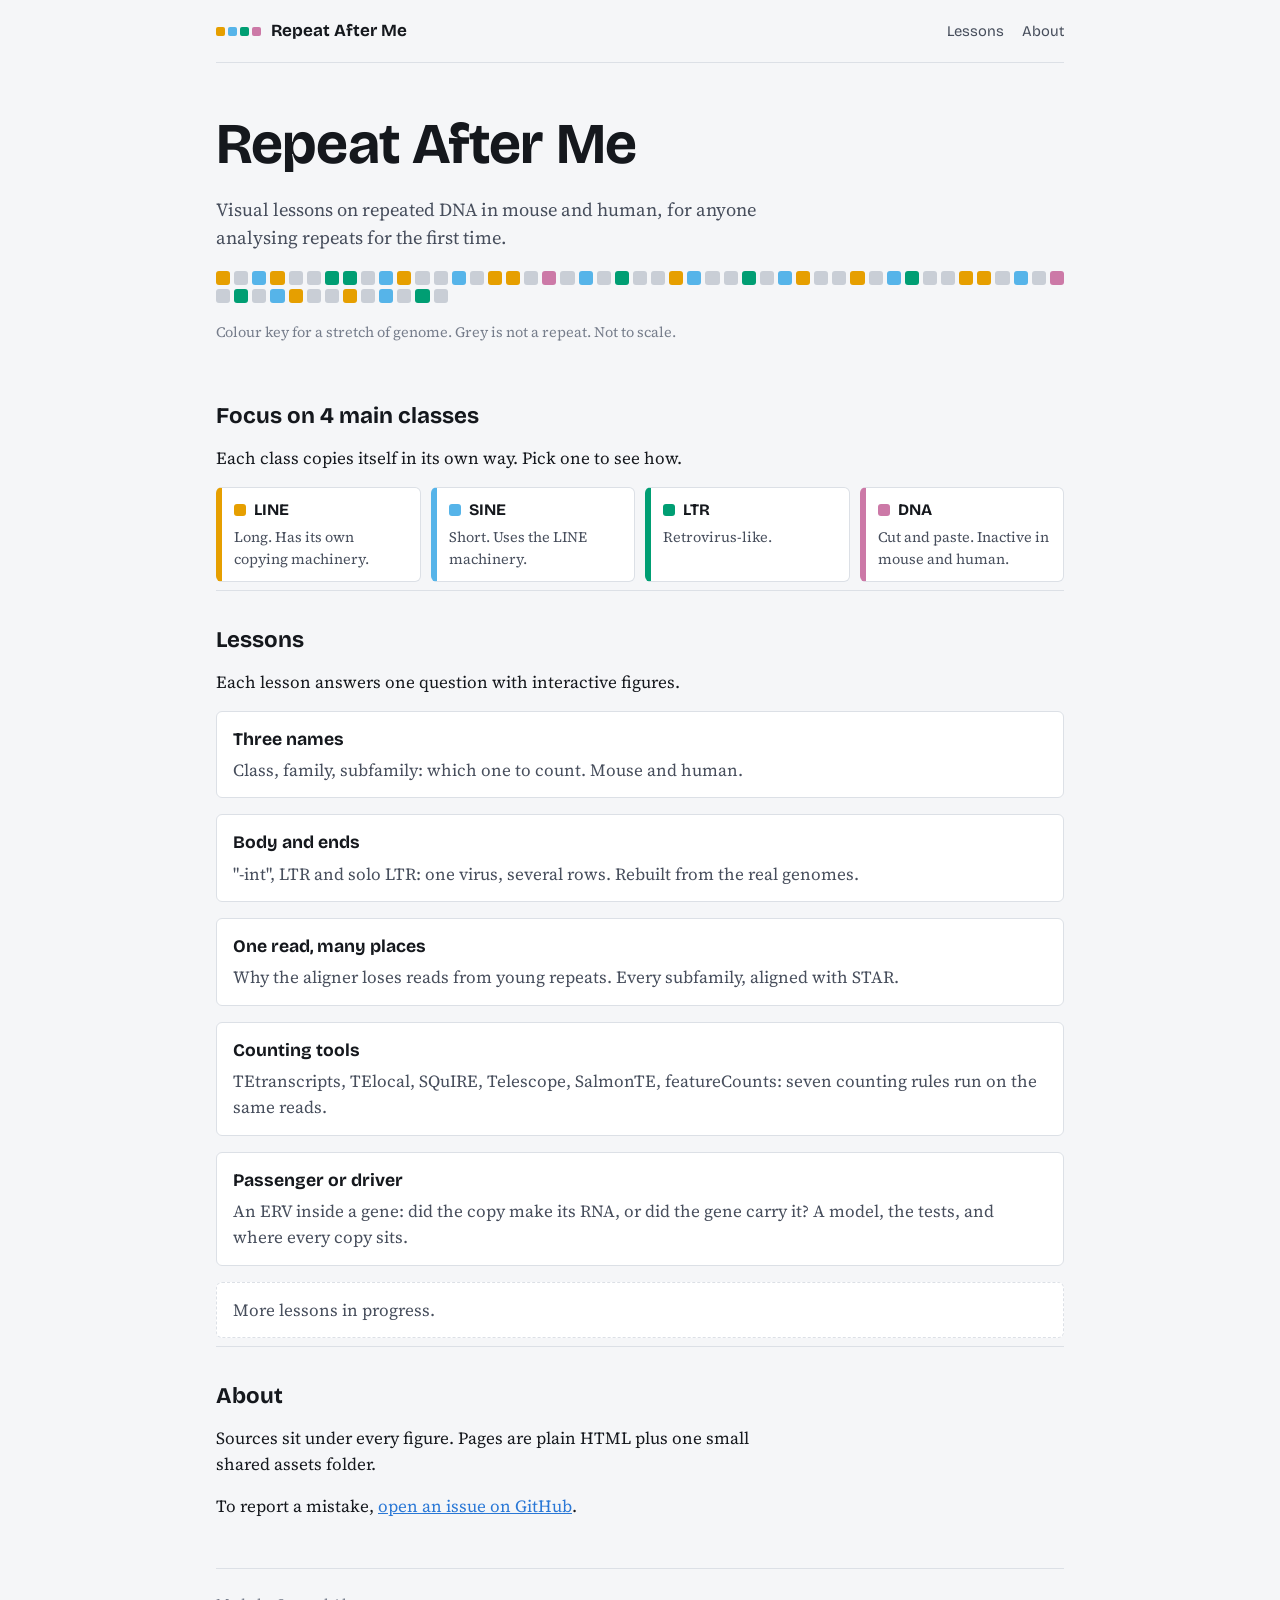
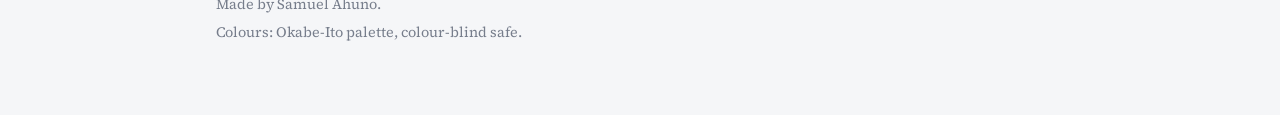
==== index.html @ 4d1bcf40 "Add lesson: Passenger or driver (question 12) An ERV copy inside a gene gets reads when the gene's p" ====
<!doctype html>
<html lang="en">
<head>
<meta charset="utf-8">
<meta name="viewport" content="width=device-width, initial-scale=1, viewport-fit=cover">
<title>Repeat After Me</title>
<meta name="description" content="Visual lessons on repeated DNA in mouse and human, for people analysing repeats for the first time.">
<link rel="preconnect" href="https://fonts.googleapis.com">
<link rel="preconnect" href="https://fonts.gstatic.com" crossorigin>
<link rel="stylesheet" href="https://fonts.googleapis.com/css2?family=Bricolage+Grotesque:opsz,wght@12..96,500;12..96,700&family=Source+Serif+4:ital,opsz,wght@0,8..60,400;0,8..60,600;1,8..60,400&family=JetBrains+Mono:wght@400;600&display=swap">
<link rel="stylesheet" href="assets/site.css?v=513387c1">
<link rel="stylesheet" href="assets/classes.css?v=57329d64">
<script src="assets/classes.js?v=fcc7a703" defer></script>
<style>
/* Landing page only */
header.hero { padding: 48px 0 24px; display: flex; flex-direction: column; gap: 18px; }
.strip { display: grid; grid-template-columns: repeat(auto-fill, minmax(14px, 1fr)); gap: 4px; }
.strip i { display: block; aspect-ratio: 1; border-radius: 3px; background: var(--notrepeat); }
.strip i.LINE { background: var(--LINE); } .strip i.SINE { background: var(--SINE); } .strip i.LTR { background: var(--LTR); } .strip i.DNA { background: var(--DNA); }
.lessoncard { display: flex; flex-direction: column; gap: 4px; background: var(--surface); border: 1px solid var(--rule); border-radius: 6px; padding: 14px 16px; color: var(--ink); text-decoration: none; }
.lessoncard b { font-family: var(--display); font-size: 1.1rem; }
.lessoncard span { color: var(--ink-2); }
.lessoncard:hover { border-color: var(--ink-2); }
.soon { background: var(--surface); border: 1px dashed var(--rule); border-radius: 6px; padding: 14px 16px; color: var(--ink-2); }
</style>
</head>
<body>
<div class="wrap">

<nav class="nav" aria-label="Site">
  <a class="brand" href="./" aria-label="Repeat After Me, home">
    <span class="dots" aria-hidden="true"><i class="LINE"></i><i class="SINE"></i><i class="LTR"></i><i class="DNA"></i></span>
    Repeat After Me
  </a>
  <ul>
    <li><a href="#lessons">Lessons</a></li>
    <li><a href="#about">About</a></li>
  </ul>
</nav>

<header class="hero">
  <h1>Repeat After Me</h1>
  <p class="lede">Visual lessons on repeated DNA in mouse and human, for anyone analysing repeats for the first time.</p>
  <div class="strip" aria-hidden="true">
    <i class="LINE"></i><i></i><i class="SINE"></i><i class="LINE"></i><i></i><i></i><i class="LTR"></i><i class="LTR"></i><i></i><i class="SINE"></i><i class="LINE"></i><i></i><i></i><i class="SINE"></i><i></i><i class="LINE"></i><i class="LINE"></i><i></i><i class="DNA"></i><i></i><i class="SINE"></i><i></i><i class="LTR"></i><i></i><i></i><i class="LINE"></i><i class="SINE"></i><i></i><i></i><i class="LTR"></i><i></i><i class="SINE"></i><i class="LINE"></i><i></i><i></i><i class="LINE"></i><i></i><i class="SINE"></i><i class="LTR"></i><i></i><i></i><i class="LINE"></i><i class="LINE"></i><i></i><i class="SINE"></i><i></i><i class="DNA"></i><i></i><i class="LTR"></i><i></i><i class="SINE"></i><i class="LINE"></i><i></i><i></i><i class="LINE"></i><i></i><i class="SINE"></i><i></i><i class="LTR"></i><i></i>
  </div>
  <p class="muted" style="font-size:0.9rem">Colour key for a stretch of genome. Grey is not a repeat. Not to scale.</p>
</header>

<section id="classes">
  <h2>Focus on 4 main classes</h2>
  <p>Each class copies itself in its own way. Pick one to see how.</p>
  <div class="classes" role="group" aria-label="Pick a class">
    <button type="button" class="class" data-stage-tab="LINE" aria-pressed="false" style="--c: var(--LINE)"><b><span class="sw LINE"></span>LINE</b><span class="desc">Long. Has its own copying machinery.</span></button>
    <button type="button" class="class" data-stage-tab="SINE" aria-pressed="false" style="--c: var(--SINE)"><b><span class="sw SINE"></span>SINE</b><span class="desc">Short. Uses the LINE machinery.</span></button>
    <button type="button" class="class" data-stage-tab="LTR" aria-pressed="false" style="--c: var(--LTR)"><b><span class="sw LTR"></span>LTR</b><span class="desc">Retrovirus-like.</span></button>
    <button type="button" class="class" data-stage-tab="DNA" aria-pressed="false" style="--c: var(--DNA)"><b><span class="sw DNA"></span>DNA</b><span class="desc">Cut and paste. Inactive in mouse and human.</span></button>
  </div>

  <figure class="stage" id="stage" data-mode="LINE" hidden>
    <svg class="stage-svg" role="group" aria-label="Animated stage: a cell with its nucleus and a stretch of DNA. Pressing the button plays how the chosen class copies itself. The caption below describes each step."></svg>
    <p class="stage-caption" aria-live="polite">This is a LINE. Press Copy.</p>
    <div class="stage-controls">
      <button type="button" class="primary stage-act">Copy</button>
      <button type="button" class="stage-x10" aria-label="Copy ten times">×10</button>
      <span class="stage-secondary"></span>
      <button type="button" class="stage-reset">Reset</button>
    </div>
    <div class="stage-count">Copies: 0. Full length: 0. Stopped early: 0.</div>
    <details>
      <summary>Real names</summary>
      <p class="names LINE-n">LINE stands for long interspersed nuclear element; in mouse and human the family is L1. The head is the promoter and 5′ untranslated region. The tools are two proteins the element encodes, ORF1p and ORF2p. The nick and the backwards writing are target-primed reverse transcription, done by ORF2p. The second strand is cut a few bases away, so a new copy is flanked by a short duplicated stretch of host DNA, the target-site duplication. Stopped early is called 5′ truncation.</p>
      <p class="names SINE-n">SINE stands for short interspersed nuclear element. Mouse has B1 and B2; human has Alu. A SINE encodes no protein and depends on L1's machinery to be copied.</p>
      <p class="names LTR-n">LTR stands for long terminal repeat, the matching ends. Elements with LTRs are endogenous retroviruses and their relatives; mouse examples are IAP and MuERV-L. The left LTR holds the promoter. The particle is built from the element's own proteins. Inside it, reverse transcriptase turns the RNA into DNA. Back in the nucleus, integrase makes a staggered cut across both strands of the target and joins the copy in; the repaired gaps leave a short duplicated stretch of host DNA on each side, the target-site duplication. A solo LTR is what remains after the two LTRs recombine and the body between them is lost.</p>
      <p class="names DNA-n">DNA transposons move by cut and paste. The cutter is the enzyme transposase, which the element encodes. No DNA transposon is known to be active in mouse or human today; the copies that remain are fossils.</p>
    </details>
    <figcaption class="sources">Sources: <a href="https://pmc.ncbi.nlm.nih.gov/articles/PMC5980640/">Kazazian and Moran 2017</a> (LINE, SINE and DNA transposon mechanisms); <a href="https://www.hal.inserm.fr/inserm-03261002">Lanciano and Cristofari 2020</a> (LTR promoter, solo LTRs, 5′ truncation); <a href="https://doi.org/10.1186/s13059-018-1577-z">Bourque et al. 2018</a> (overview); <a href="https://doi.org/10.1007/s10577-017-9570-z">Platt, Vandewege and Ray 2018</a> (DNA transposons inactive in mammals other than some bats); <a href="https://doi.org/10.1038/nature01262">Mouse Genome Sequencing Consortium 2002</a> and <a href="https://doi.org/10.1371/journal.pgen.0020002">Maksakova et al. 2006</a> (mouse B1, B2, IAP, MuERV-L).</figcaption>
  </figure>
  <noscript><p>The animation needs JavaScript to play.</p></noscript>
</section>

<section id="lessons">
  <h2>Lessons</h2>
  <p>Each lesson answers one question with interactive figures.</p>
  <a class="lessoncard" href="names.html"><b>Three names</b><span>Class, family, subfamily: which one to count. Mouse and human.</span></a>
  <a class="lessoncard" href="ltr.html"><b>Body and ends</b><span>"-int", LTR and solo LTR: one virus, several rows. Rebuilt from the real genomes.</span></a>
  <a class="lessoncard" href="multimap.html"><b>One read, many places</b><span>Why the aligner loses reads from young repeats. Every subfamily, aligned with STAR.</span></a>
  <a class="lessoncard" href="tools.html"><b>Counting tools</b><span>TEtranscripts, TElocal, SQuIRE, Telescope, SalmonTE, featureCounts: seven counting rules run on the same reads.</span></a>
  <a class="lessoncard" href="passenger.html"><b>Passenger or driver</b><span>An ERV inside a gene: did the copy make its RNA, or did the gene carry it? A model, the tests, and where every copy sits.</span></a>
  <div class="soon">More lessons in progress.</div>
</section>

<section id="about">
  <h2>About</h2>
  <p>Sources sit under every figure. Pages are plain HTML plus one small shared assets folder.</p>
  <p>To report a mistake, <a href="https://github.com/sahuno/RepeatAfterMe/issues">open an issue on GitHub</a>.</p>
</section>

<footer>
  <div>Made by Samuel Ahuno.</div>
  <div>Colours: Okabe-Ito palette, colour-blind safe.</div>
</footer>

</div>
</body>
</html>
---- assets/site.css ----
/* Repeat After Me: shared identity for every page on the site.
   The four class colours are fixed across all lessons (Okabe-Ito, colour-blind safe). */
:root {
  --bg: #f5f6f8; --surface: #ffffff; --ink: #15181d; --ink-2: #474e5c; --muted: #767d8b; --rule: #dce0e6;
  --accent: #2a78d6;
  --LINE: #E69F00; --SINE: #56B4E9; --LTR: #009E73; --DNA: #CC79A7; --notrepeat: #c9ced6;
  --display: "Bricolage Grotesque", "Avenir Next", "Segoe UI", system-ui, sans-serif;
  --body: "Source Serif 4", Georgia, "Times New Roman", serif;
  --mono: "JetBrains Mono", ui-monospace, "SF Mono", Menlo, monospace;
  color-scheme: light;
}
@media (prefers-color-scheme: dark) { :root:not([data-theme="light"]) {
  --bg: #111317; --surface: #191c21; --ink: #eef0f3; --ink-2: #b7bdc8; --muted: #878e9b; --rule: #2c3139;
  --accent: #3987e5; --notrepeat: #3a4049; color-scheme: dark; } }
:root[data-theme="dark"] {
  --bg: #111317; --surface: #191c21; --ink: #eef0f3; --ink-2: #b7bdc8; --muted: #878e9b; --rule: #2c3139;
  --accent: #3987e5; --notrepeat: #3a4049; color-scheme: dark; }

* { box-sizing: border-box; }
html { scroll-behavior: smooth; }
body { margin: 0; background: var(--bg); color: var(--ink); font-family: var(--body); font-size: 17px; line-height: 1.55; }
.wrap { max-width: 880px; margin: 0 auto; padding: 0 max(16px, env(safe-area-inset-left, 0px)) 72px; }
h1, h2, h3 { font-family: var(--display); line-height: 1.15; margin: 0; text-wrap: balance; }
h1 { font-size: clamp(2.2rem, 7vw, 3.6rem); font-weight: 700; letter-spacing: -0.015em; }
h2 { font-size: 1.4rem; font-weight: 700; }
p { margin: 0; max-width: 62ch; }
a { color: var(--accent); }
.eyebrow { font-family: var(--display); font-size: 0.76rem; font-weight: 700; letter-spacing: 0.09em; text-transform: uppercase; color: var(--muted); }
.lede { font-size: 1.15rem; color: var(--ink-2); }
.muted { color: var(--muted); }
.mono { font-family: var(--mono); font-size: 0.85em; }

/* Site navigation, the same on every page. Links are relative because the site lives under /RepeatAfterMe/. */
.nav { display: flex; align-items: center; justify-content: space-between; gap: 16px; padding: 18px 0; border-bottom: 1px solid var(--rule); }
.nav .brand { font-family: var(--display); font-weight: 700; text-decoration: none; color: var(--ink); display: inline-flex; align-items: center; gap: 10px; }
.nav .brand .dots { display: inline-flex; gap: 3px; }
.nav .brand .dots i { width: 9px; height: 9px; border-radius: 2px; display: block; }
.nav ul { list-style: none; margin: 0; padding: 0; display: flex; gap: 18px; font-family: var(--display); font-size: 0.92rem; }
.nav ul a { color: var(--ink-2); text-decoration: none; }
.nav ul a:hover { color: var(--ink); text-decoration: underline; }

section { padding: 36px 0 8px; display: flex; flex-direction: column; gap: 16px; }
section + section { border-top: 1px solid var(--rule); }
footer { margin-top: 40px; padding-top: 24px; border-top: 1px solid var(--rule); font-size: 0.9rem; color: var(--muted); display: flex; flex-direction: column; gap: 6px; }

/* Class swatches */
.sw { display: inline-block; width: 12px; height: 12px; border-radius: 3px; vertical-align: -1px; margin-right: 8px; }
.LINE { background: var(--LINE); } .SINE { background: var(--SINE); } .LTR { background: var(--LTR); } .DNA { background: var(--DNA); } .notrepeat { background: var(--notrepeat); }

@media (prefers-reduced-motion: reduce) { html { scroll-behavior: auto; } * { animation: none !important; transition: none !important; } }

/* Lesson navigation (assets/lessonnav.js): side menu and previous/next lesson links */
section[id] { scroll-margin-top: 16px; }
.lnav details { background: var(--surface); border: 1px solid var(--rule); border-radius: 6px; padding: 8px 12px; margin-top: 4px; }
.lnav summary { font-family: var(--display); font-weight: 700; font-size: 0.88rem; color: var(--ink-2); cursor: pointer; }
.lnav-body { padding-top: 6px; }
.lnav-h { font-family: var(--display); font-size: 0.72rem; font-weight: 700; letter-spacing: 0.08em; text-transform: uppercase; color: var(--muted); margin: 6px 0 2px; }
.lnav ol { list-style: none; margin: 0 0 6px; padding: 0; display: flex; flex-direction: column; gap: 1px; }
.lnav a { display: block; padding: 3px 8px; border-left: 2px solid transparent; border-radius: 0 4px 4px 0; color: var(--ink-2); text-decoration: none; font-size: 0.9rem; line-height: 1.35; }
.lnav a:hover { color: var(--ink); background: color-mix(in srgb, var(--ink) 5%, transparent); }
.lnav a.on, .lnav a[aria-current="page"] { color: var(--ink); border-left-color: var(--accent); font-weight: 600; }
@media (min-width: 1280px) {
  .lnav { position: fixed; top: 96px; left: max(12px, calc(50% - 440px - 200px)); width: 184px; max-height: calc(100vh - 120px); overflow-y: auto; z-index: 5; }
  .lnav details { background: transparent; border: 0; padding: 0; margin: 0; }
  .lnav summary { display: none; }
}
.lpager { display: grid; grid-template-columns: 1fr 1fr; gap: 12px; margin-top: 40px; }
.lpager a { display: flex; flex-direction: column; gap: 2px; background: var(--surface); border: 1px solid var(--rule); border-radius: 6px; padding: 12px 14px; color: var(--ink); text-decoration: none; }
.lpager a:hover { border-color: var(--ink-2); }
.lpager a span { font-family: var(--display); font-size: 0.72rem; font-weight: 700; letter-spacing: 0.08em; text-transform: uppercase; color: var(--muted); }
.lpager a b { font-family: var(--display); font-size: 1.05rem; }
.lpager .next { grid-column: 2; text-align: right; }
@media (max-width: 520px) { .lpager { grid-template-columns: 1fr; } .lpager .next { grid-column: 1; } }
---- assets/classes.css ----
/* Repeat After Me: the four-class stage. Pair with classes.js and the <figure class="stage"> markup. */
:root {
  --LINE-d: #b07800; --SINE-d: #2a8ac4; --LTR-d: #00704f; --DNA-d: #9c4f7e; --DNA-l: #f1cfe3;
}
@media (prefers-color-scheme: dark) { :root:not([data-theme="light"]) { --DNA-l: #f7dced; } }
:root[data-theme="dark"] { --DNA-l: #f7dced; }

/* Class tabs */
.classes { display: grid; grid-template-columns: repeat(4, minmax(0, 1fr)); gap: 10px; }
@media (max-width: 600px) { .classes { grid-template-columns: repeat(2, minmax(0, 1fr)); } }
.class { font: inherit; text-align: left; background: var(--surface); color: var(--ink); border: 1px solid var(--rule); border-left: 6px solid var(--c); border-radius: 6px; padding: 10px 12px; display: flex; flex-direction: column; gap: 3px; min-width: 0; cursor: pointer; }
.class b { font-family: var(--display); font-size: 1rem; }
.class .desc { font-size: 0.9rem; color: var(--ink-2); }
.class[aria-pressed="true"] { background: var(--ink); color: var(--bg); border-color: var(--ink); border-left-color: var(--c); }
.class[aria-pressed="true"] .desc { color: var(--bg); opacity: 0.8; }
.class:hover:not([aria-pressed="true"]):not(:disabled) { border-color: var(--ink-2); border-left-color: var(--c); }
.class:focus-visible { outline: 2px solid var(--accent); outline-offset: 2px; }
.class:disabled { cursor: default; }

/* Stage */
.stage { margin: 0; background: var(--surface); border: 1px solid var(--rule); border-radius: 8px; padding: 12px 14px 14px; display: flex; flex-direction: column; gap: 12px; min-width: 0; }
.stage[hidden] { display: none; }
.stage-svg { width: 100%; height: auto; display: block; color: var(--ink); background: var(--bg); border-radius: 6px; }
.stage-svg text { font-family: var(--display); font-size: 22px; font-weight: 600; fill: currentColor; }
.stage-svg text.region { font-size: 20px; font-weight: 500; fill: var(--muted); }
.stage-svg .rail { stroke: var(--muted); stroke-opacity: 0.55; stroke-width: 3; fill: none; stroke-linecap: round; }
.stage-svg .nucleus { fill: none; stroke: currentColor; stroke-opacity: 0.35; stroke-width: 1.5; stroke-dasharray: 7 7; }
.stage-svg .rna { fill: none; stroke-width: 4; stroke-linecap: round; stroke-linejoin: round; }
.stage-svg .tool { fill: currentColor; opacity: 0.85; }
.stage-svg .bubble { fill: var(--LTR); fill-opacity: 0.12; stroke-width: 2; }
.stage-svg .loop { fill-opacity: 0.35; stroke-width: 8; stroke-linejoin: round; }
.stage-svg .spark { fill: none; stroke: var(--accent); stroke-width: 3; }

.stage-caption { font-size: 1.1rem; min-height: 2.9em; margin: 0; max-width: none; }
.stage-count { font-family: var(--mono); font-size: 0.85rem; color: var(--ink-2); }
.stage-controls { display: flex; flex-wrap: wrap; gap: 10px 12px; align-items: center; }
.stage-controls button { font: 600 0.95rem var(--display); color: var(--ink); background: var(--surface); border: 1px solid var(--rule); border-radius: 999px; padding: 8px 16px; cursor: pointer; }
.stage-controls button.primary { background: var(--ink); color: var(--bg); border-color: var(--ink); font-size: 1.05rem; padding: 10px 22px; }
.stage-controls button:hover:not(:disabled) { border-color: var(--ink-2); }
.stage-controls button:disabled { opacity: 0.5; cursor: default; }
.stage-controls button:focus-visible, .switch input:focus-visible { outline: 2px solid var(--accent); outline-offset: 2px; }
.stage-secondary { display: inline-flex; align-items: center; gap: 10px; }
.switch { display: inline-flex; align-items: center; gap: 8px; font-family: var(--display); font-weight: 600; font-size: 0.95rem; cursor: pointer; }
.switch input { appearance: none; -webkit-appearance: none; width: 42px; height: 24px; margin: 0; border-radius: 999px; background: var(--rule); position: relative; cursor: pointer; }
.switch input::after { content: ""; position: absolute; top: 3px; left: 3px; width: 18px; height: 18px; border-radius: 50%; background: var(--surface); transition: left 0.15s; }
.switch input:checked { background: var(--accent); }
.switch input:checked::after { left: 21px; }
.switch input:disabled { opacity: 0.5; cursor: default; }

.stage details { font-size: 0.95rem; color: var(--ink-2); }
.stage details summary { cursor: pointer; font-family: var(--display); font-weight: 600; color: var(--ink); }
.stage details p { margin-top: 8px; max-width: 70ch; }
.stage .names { display: none; }
.stage[data-mode="LINE"] .names.LINE-n, .stage[data-mode="SINE"] .names.SINE-n, .stage[data-mode="LTR"] .names.LTR-n, .stage[data-mode="DNA"] .names.DNA-n { display: block; }
.stage .sources { font-size: 0.85rem; color: var(--muted); max-width: none; }
@media (prefers-reduced-motion: reduce) { .switch input::after { transition: none; } }
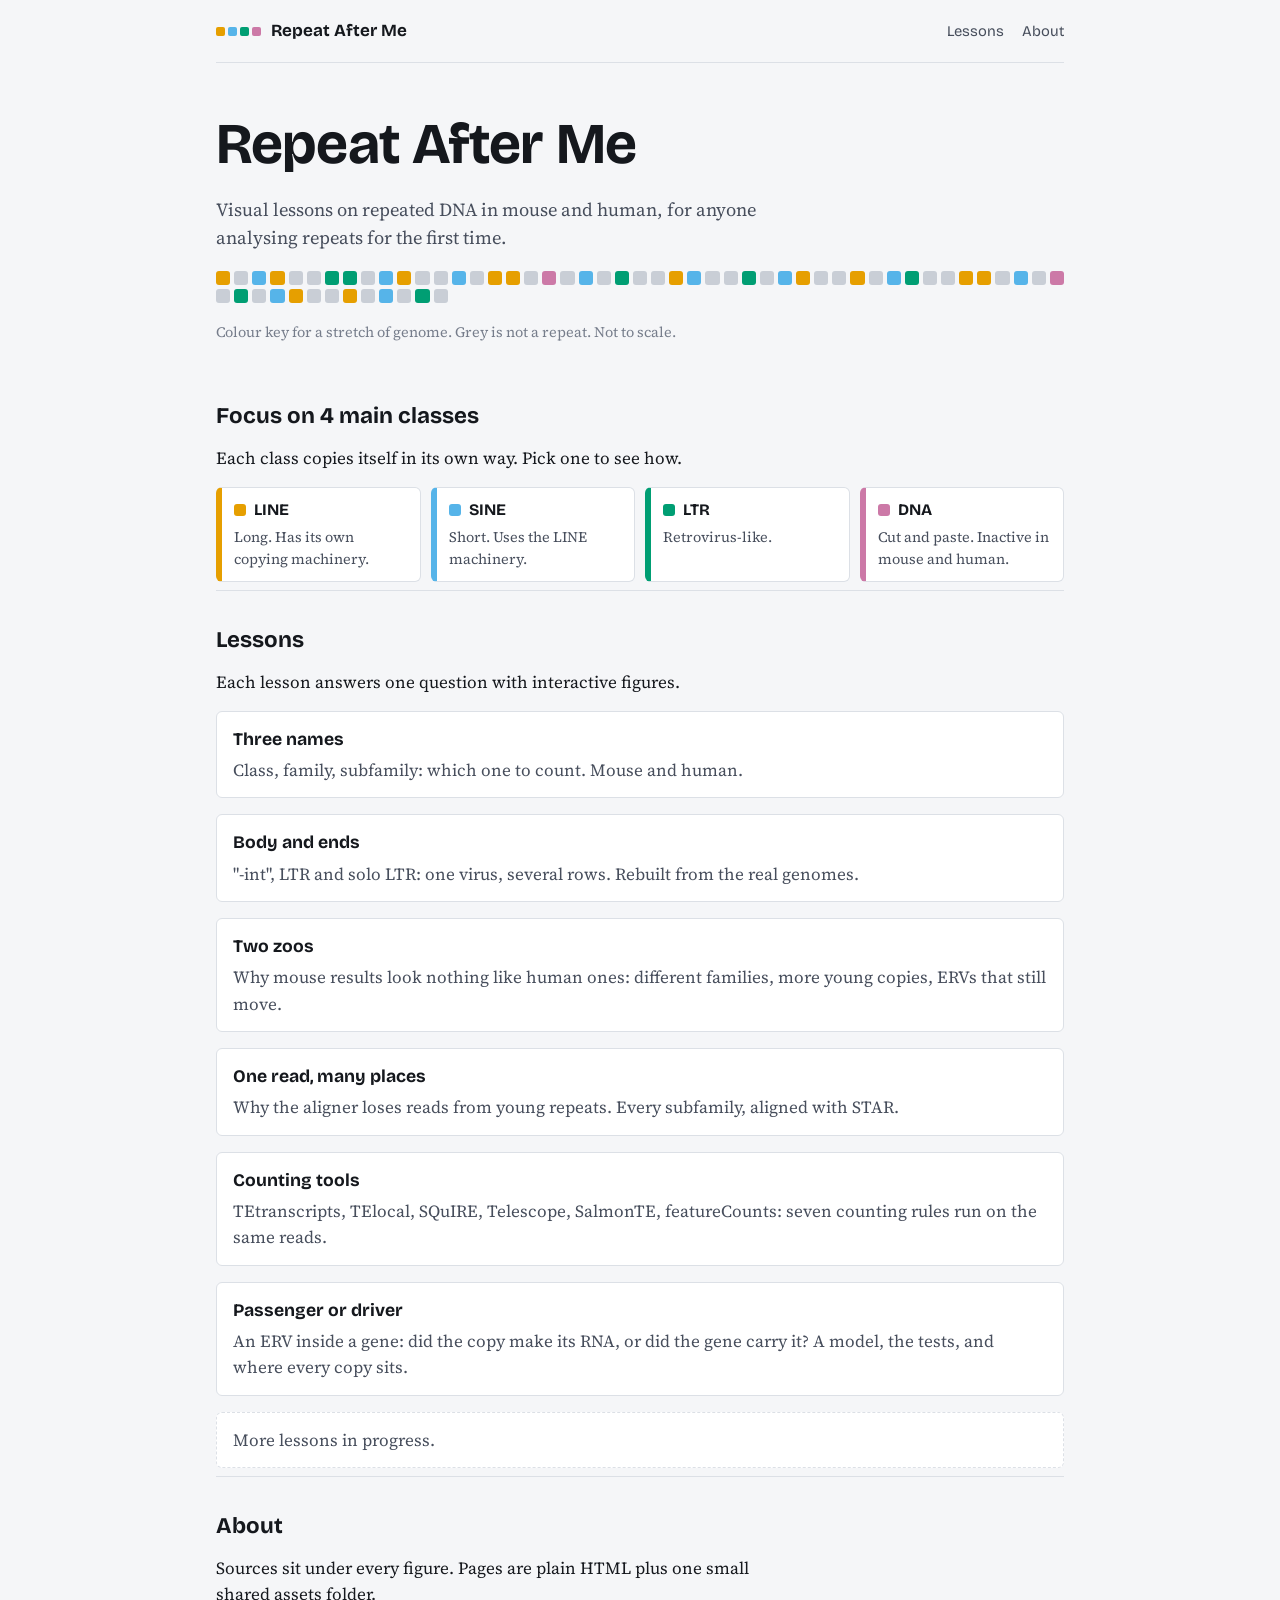
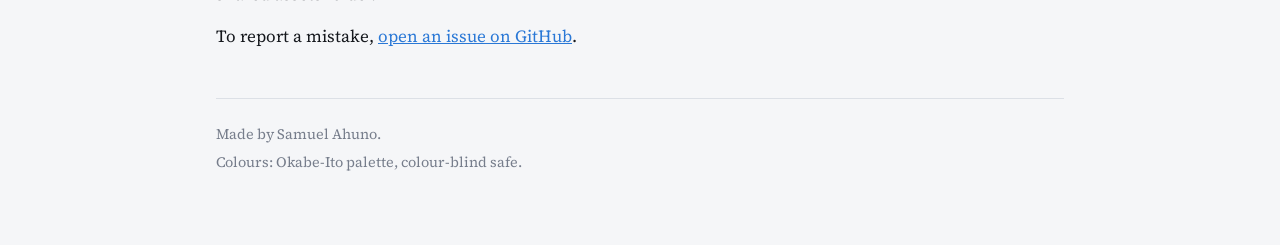
==== commit ec421020: "Add lesson: Two zoos (question 6) Why mouse repeat results look nothing like human ones. Every mouse" ====
--- a/index.html
+++ b/index.html
@@ -84,6 +84,7 @@
   <p>Each lesson answers one question with interactive figures.</p>
   <a class="lessoncard" href="names.html"><b>Three names</b><span>Class, family, subfamily: which one to count. Mouse and human.</span></a>
   <a class="lessoncard" href="ltr.html"><b>Body and ends</b><span>"-int", LTR and solo LTR: one virus, several rows. Rebuilt from the real genomes.</span></a>
+  <a class="lessoncard" href="zoos.html"><b>Two zoos</b><span>Why mouse results look nothing like human ones: different families, more young copies, ERVs that still move.</span></a>
   <a class="lessoncard" href="multimap.html"><b>One read, many places</b><span>Why the aligner loses reads from young repeats. Every subfamily, aligned with STAR.</span></a>
   <a class="lessoncard" href="tools.html"><b>Counting tools</b><span>TEtranscripts, TElocal, SQuIRE, Telescope, SalmonTE, featureCounts: seven counting rules run on the same reads.</span></a>
   <a class="lessoncard" href="passenger.html"><b>Passenger or driver</b><span>An ERV inside a gene: did the copy make its RNA, or did the gene carry it? A model, the tests, and where every copy sits.</span></a>
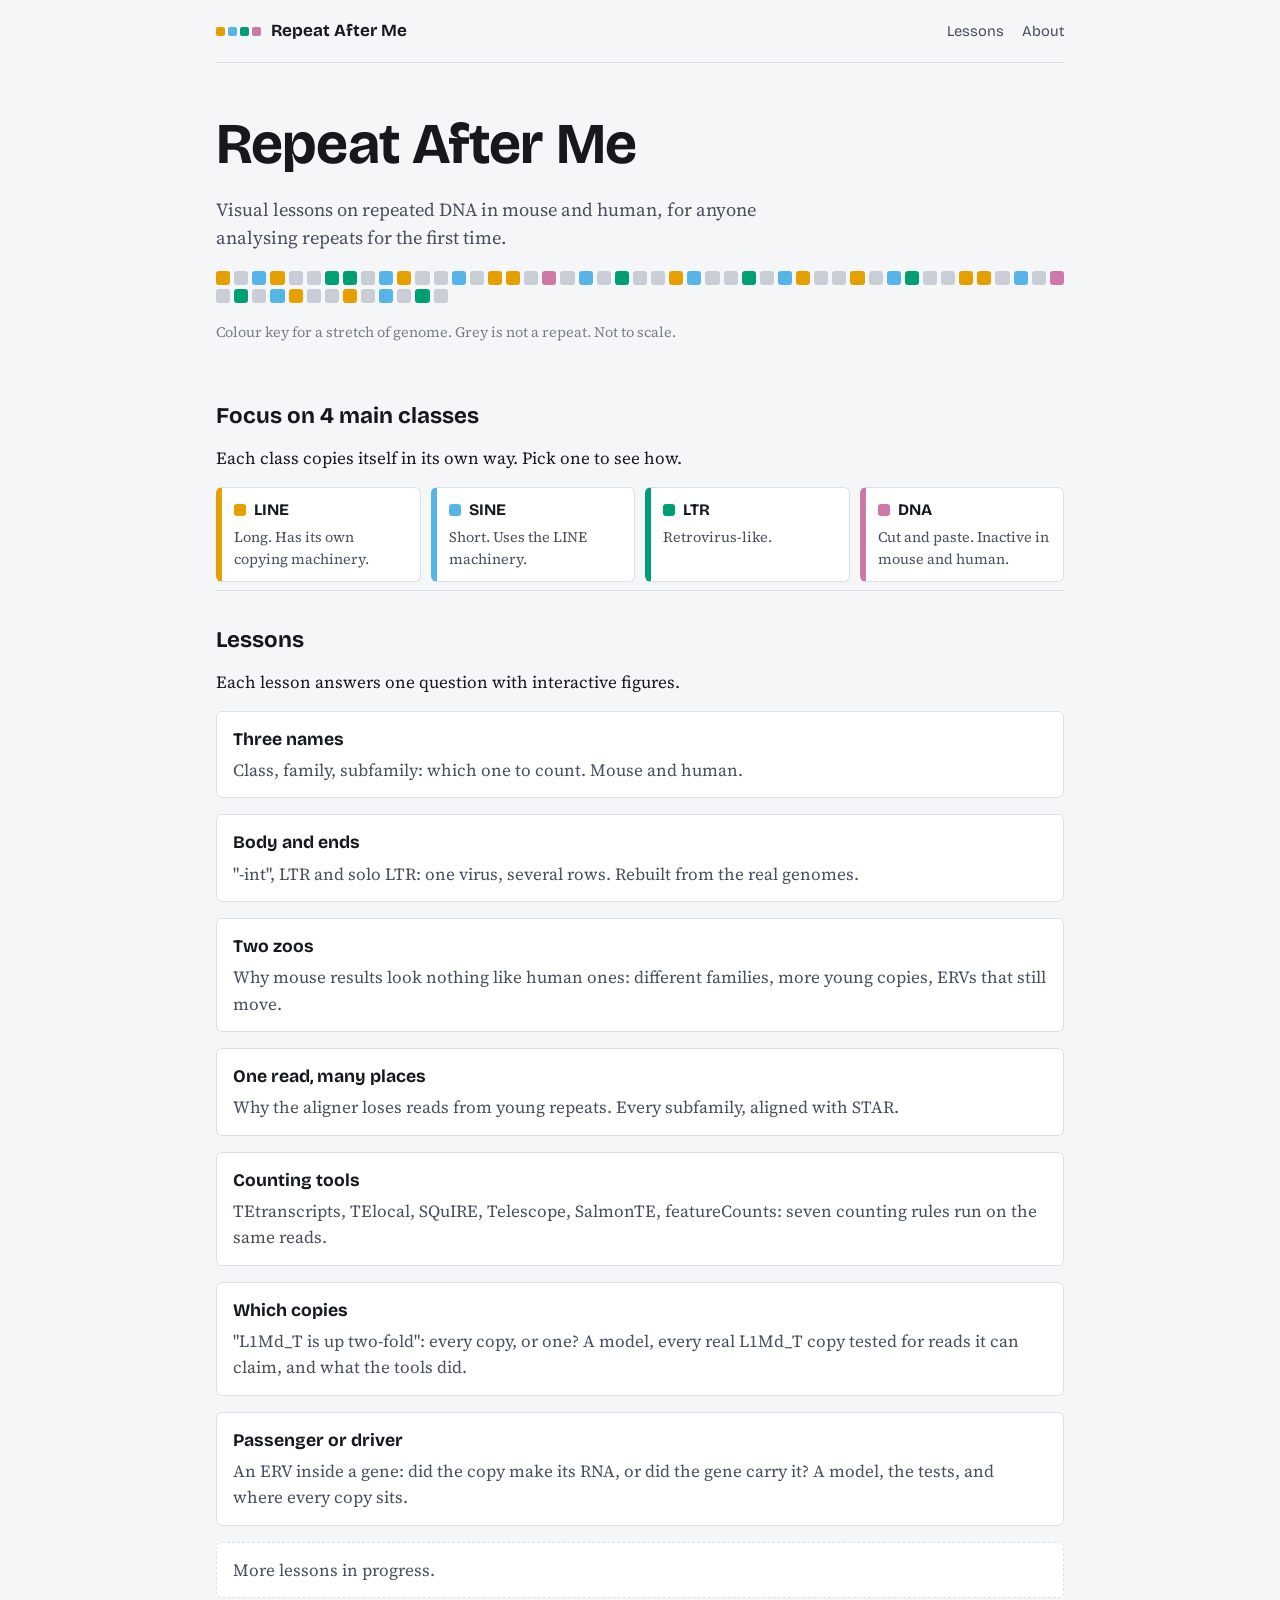
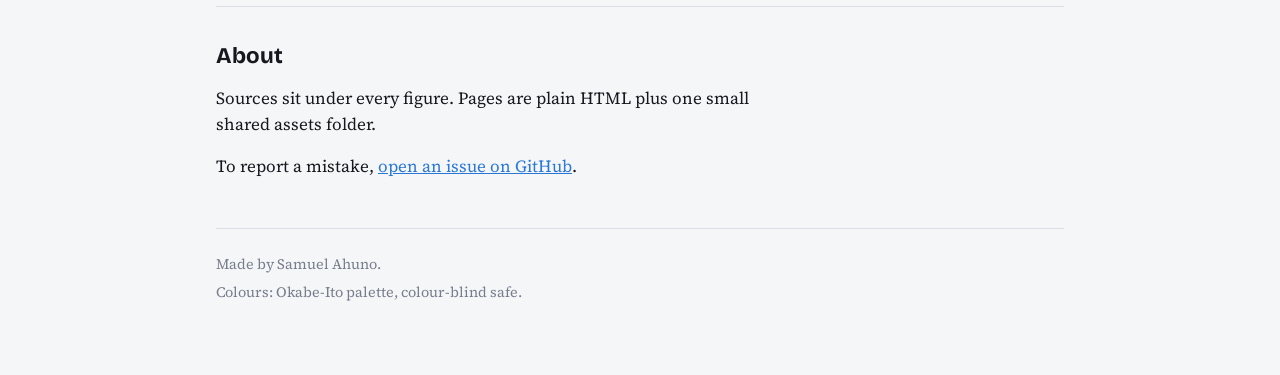
==== commit bd83c044: "Lesson 11: Which copies (L1Md_T copy-level reads, model, three-copies test) New page copies.html: a " ====
--- a/index.html
+++ b/index.html
@@ -87,6 +87,7 @@
   <a class="lessoncard" href="zoos.html"><b>Two zoos</b><span>Why mouse results look nothing like human ones: different families, more young copies, ERVs that still move.</span></a>
   <a class="lessoncard" href="multimap.html"><b>One read, many places</b><span>Why the aligner loses reads from young repeats. Every subfamily, aligned with STAR.</span></a>
   <a class="lessoncard" href="tools.html"><b>Counting tools</b><span>TEtranscripts, TElocal, SQuIRE, Telescope, SalmonTE, featureCounts: seven counting rules run on the same reads.</span></a>
+  <a class="lessoncard" href="copies.html"><b>Which copies</b><span>"L1Md_T is up two-fold": every copy, or one? A model, every real L1Md_T copy tested for reads it can claim, and what the tools did.</span></a>
   <a class="lessoncard" href="passenger.html"><b>Passenger or driver</b><span>An ERV inside a gene: did the copy make its RNA, or did the gene carry it? A model, the tests, and where every copy sits.</span></a>
   <div class="soon">More lessons in progress.</div>
 </section>
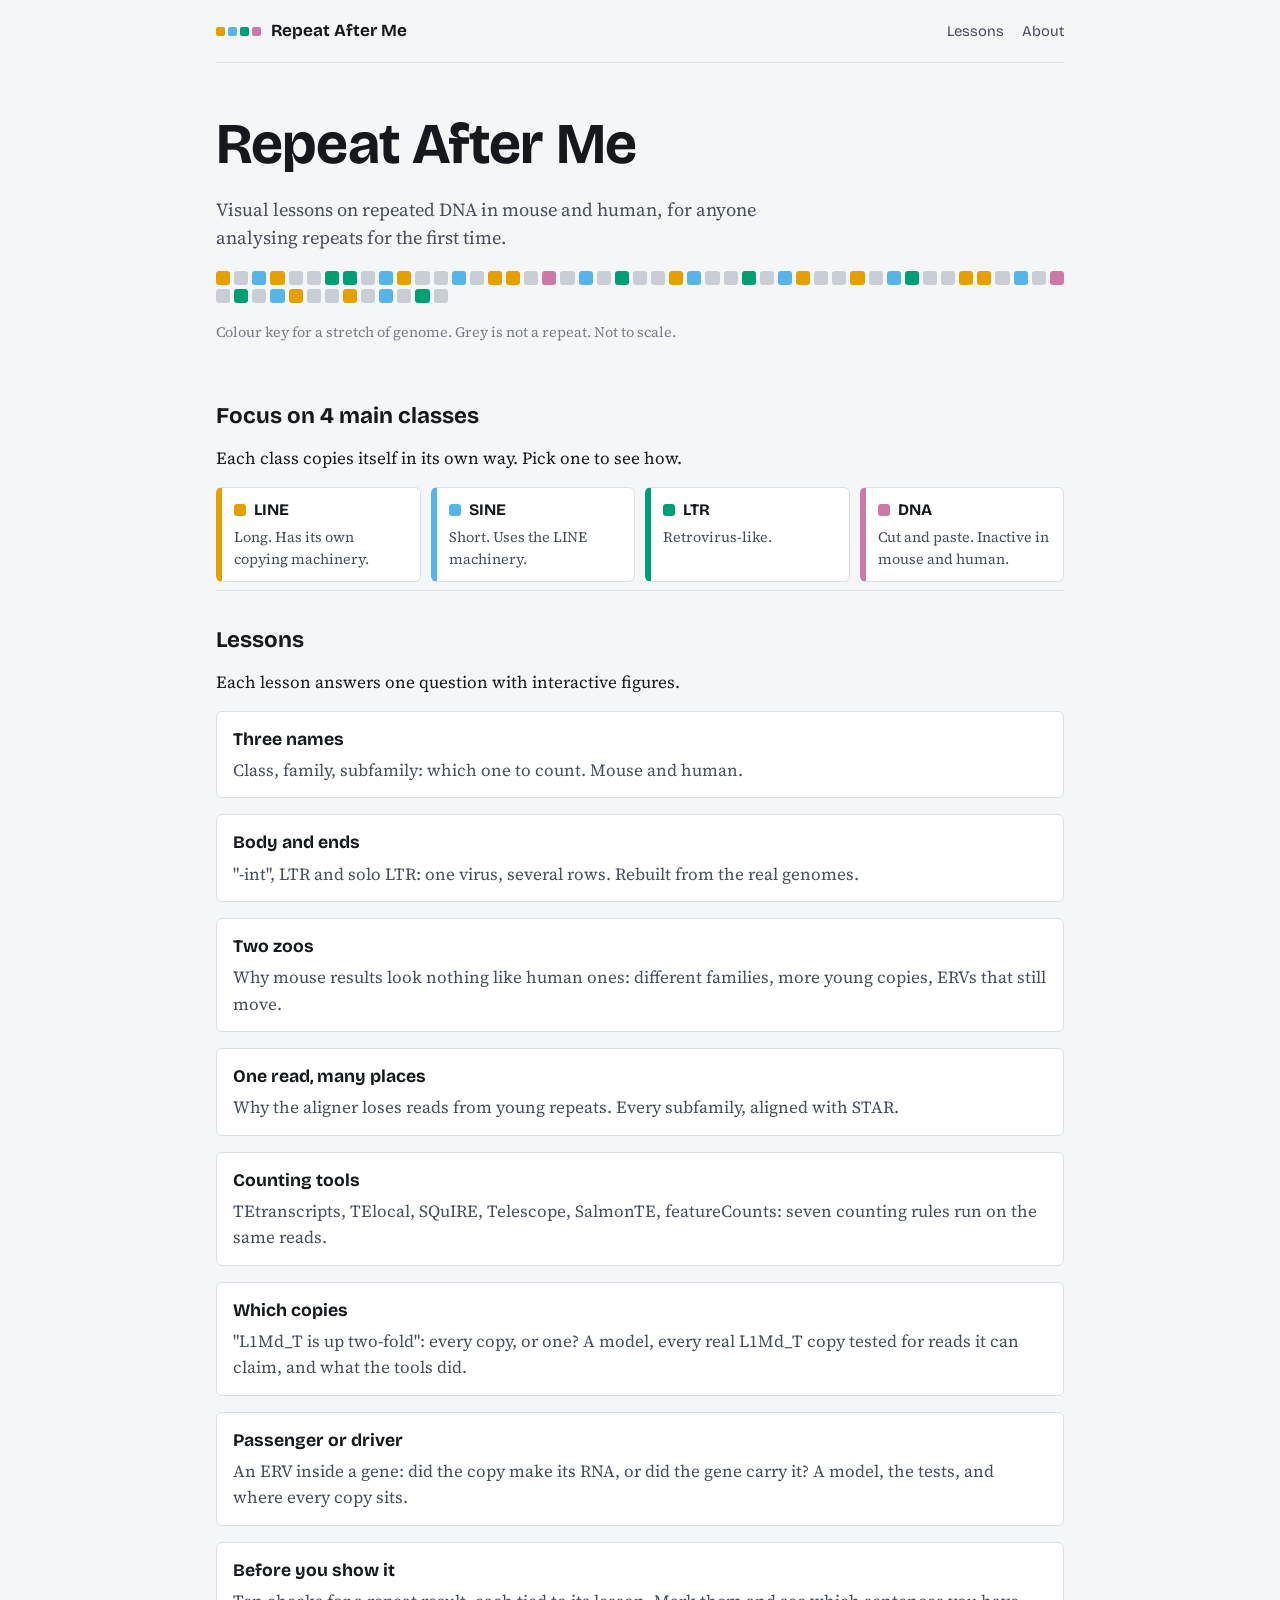
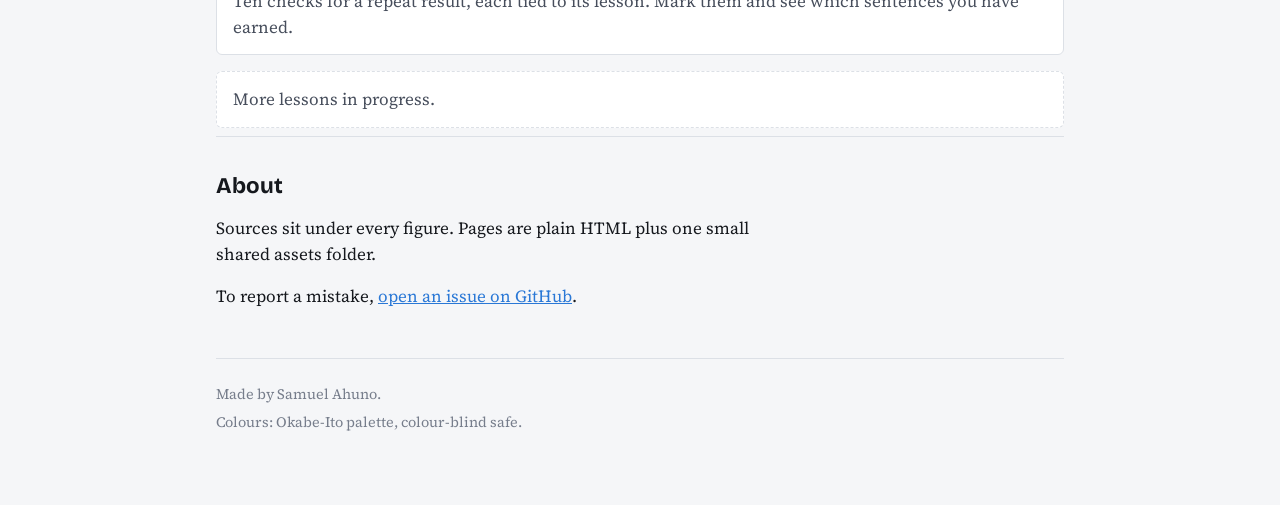
==== commit 9d030c74: "Lesson 20: Before you show it (ten checks, sentences earned) New page checklist.html: ten checks for" ====
--- a/index.html
+++ b/index.html
@@ -89,6 +89,7 @@
   <a class="lessoncard" href="tools.html"><b>Counting tools</b><span>TEtranscripts, TElocal, SQuIRE, Telescope, SalmonTE, featureCounts: seven counting rules run on the same reads.</span></a>
   <a class="lessoncard" href="copies.html"><b>Which copies</b><span>"L1Md_T is up two-fold": every copy, or one? A model, every real L1Md_T copy tested for reads it can claim, and what the tools did.</span></a>
   <a class="lessoncard" href="passenger.html"><b>Passenger or driver</b><span>An ERV inside a gene: did the copy make its RNA, or did the gene carry it? A model, the tests, and where every copy sits.</span></a>
+  <a class="lessoncard" href="checklist.html"><b>Before you show it</b><span>Ten checks for a repeat result, each tied to its lesson. Mark them and see which sentences you have earned.</span></a>
   <div class="soon">More lessons in progress.</div>
 </section>
 
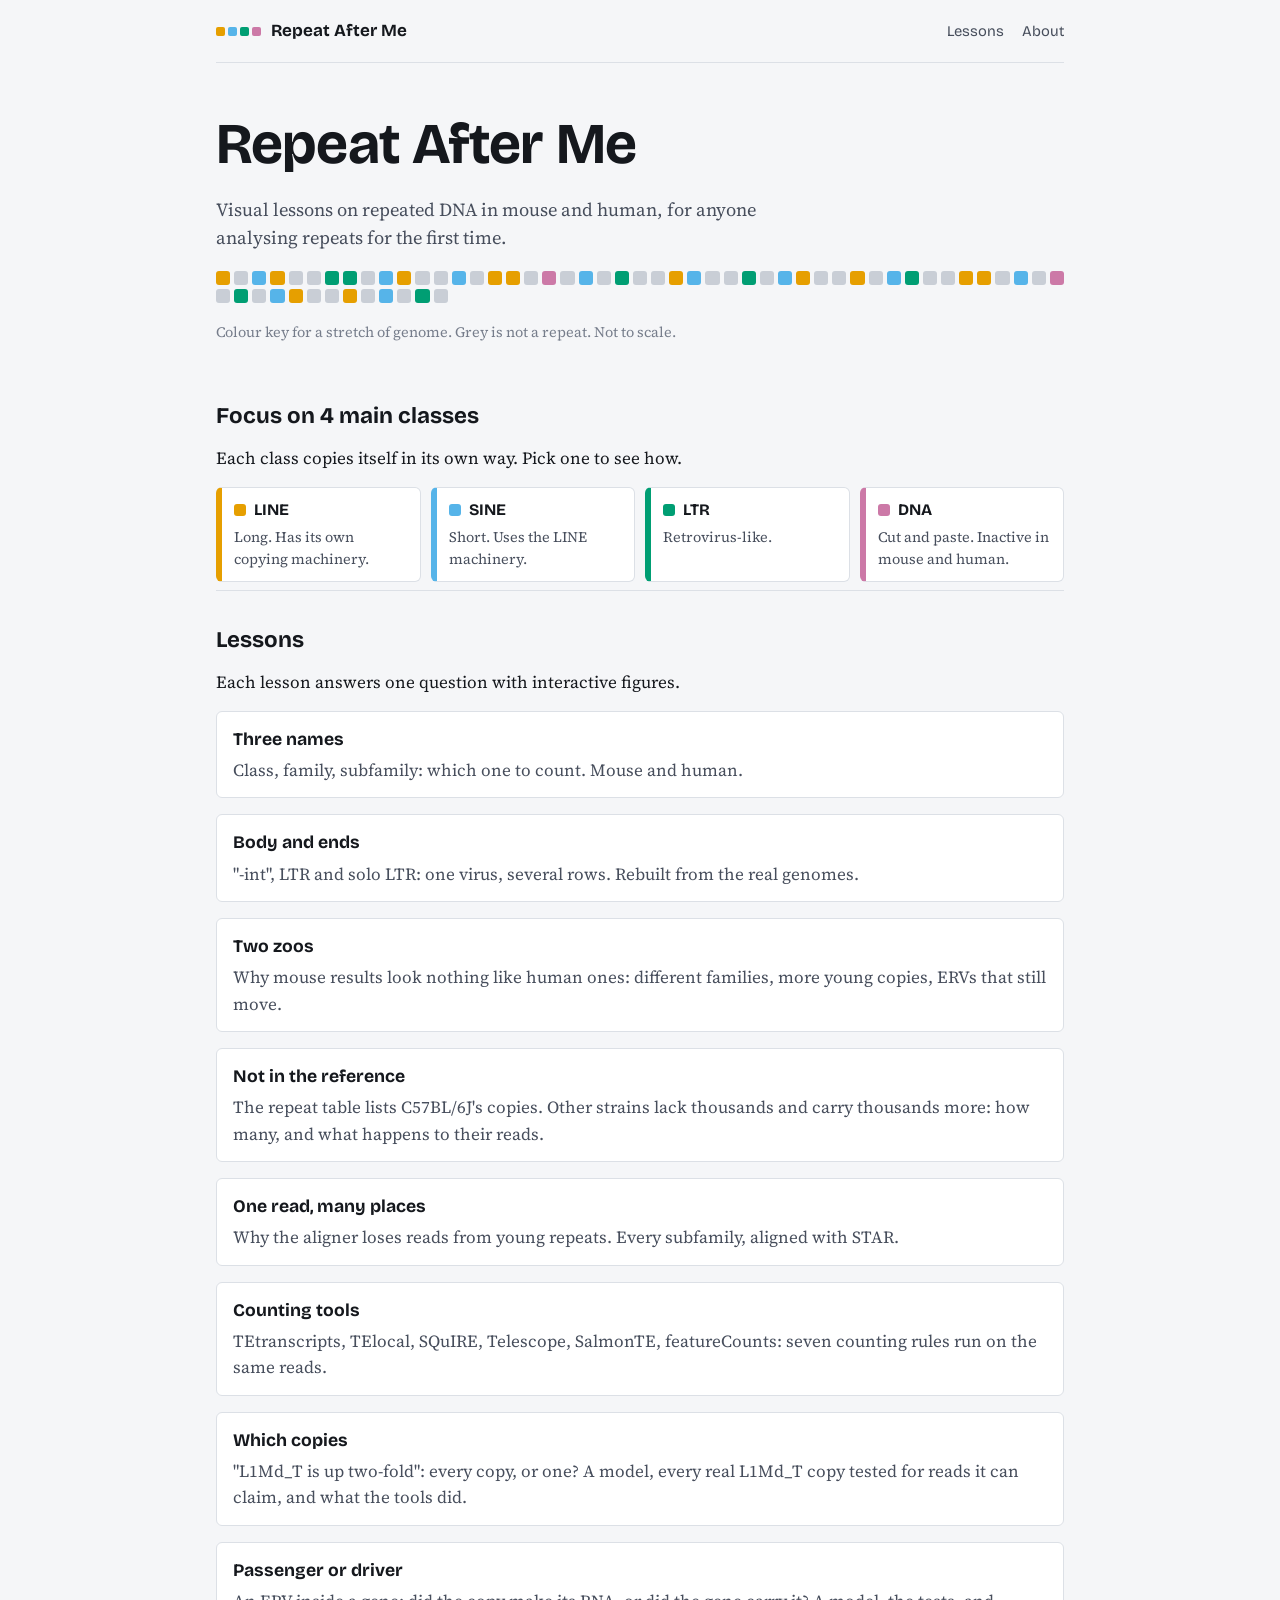
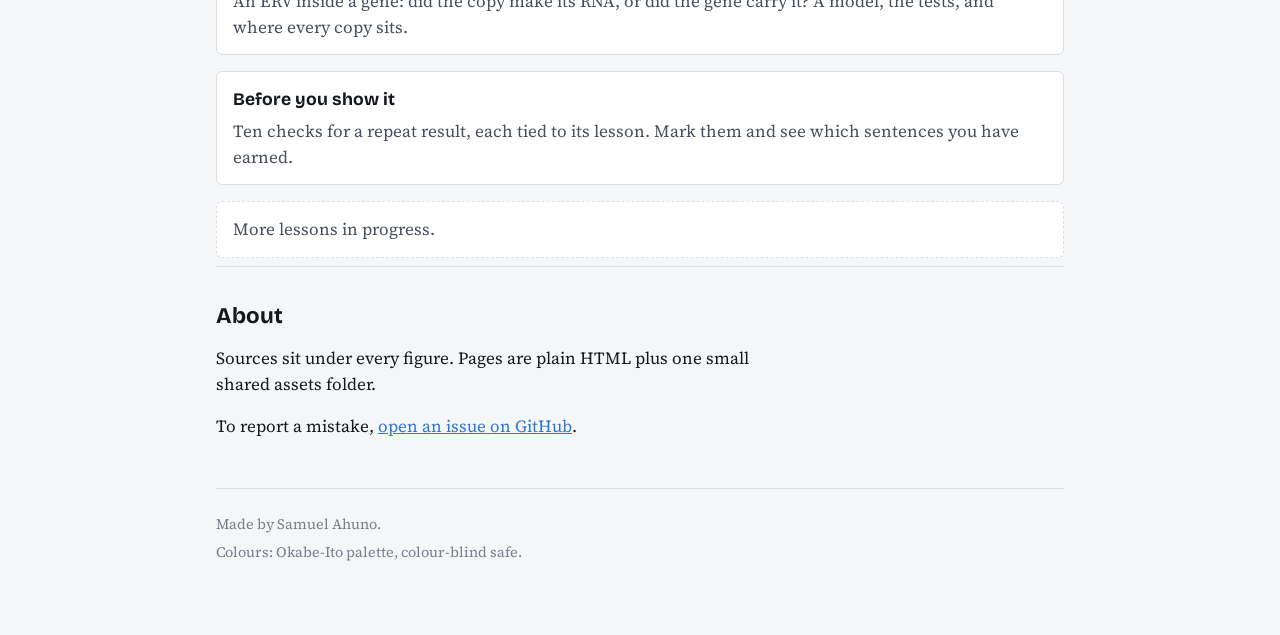
==== commit 2d73068e: "Add lesson: Not in the reference (question 7) Strain copies against the C57BL/6J reference: per-stra" ====
--- a/index.html
+++ b/index.html
@@ -85,6 +85,7 @@
   <a class="lessoncard" href="names.html"><b>Three names</b><span>Class, family, subfamily: which one to count. Mouse and human.</span></a>
   <a class="lessoncard" href="ltr.html"><b>Body and ends</b><span>"-int", LTR and solo LTR: one virus, several rows. Rebuilt from the real genomes.</span></a>
   <a class="lessoncard" href="zoos.html"><b>Two zoos</b><span>Why mouse results look nothing like human ones: different families, more young copies, ERVs that still move.</span></a>
+  <a class="lessoncard" href="strains.html"><b>Not in the reference</b><span>The repeat table lists C57BL/6J's copies. Other strains lack thousands and carry thousands more: how many, and what happens to their reads.</span></a>
   <a class="lessoncard" href="multimap.html"><b>One read, many places</b><span>Why the aligner loses reads from young repeats. Every subfamily, aligned with STAR.</span></a>
   <a class="lessoncard" href="tools.html"><b>Counting tools</b><span>TEtranscripts, TElocal, SQuIRE, Telescope, SalmonTE, featureCounts: seven counting rules run on the same reads.</span></a>
   <a class="lessoncard" href="copies.html"><b>Which copies</b><span>"L1Md_T is up two-fold": every copy, or one? A model, every real L1Md_T copy tested for reads it can claim, and what the tools did.</span></a>
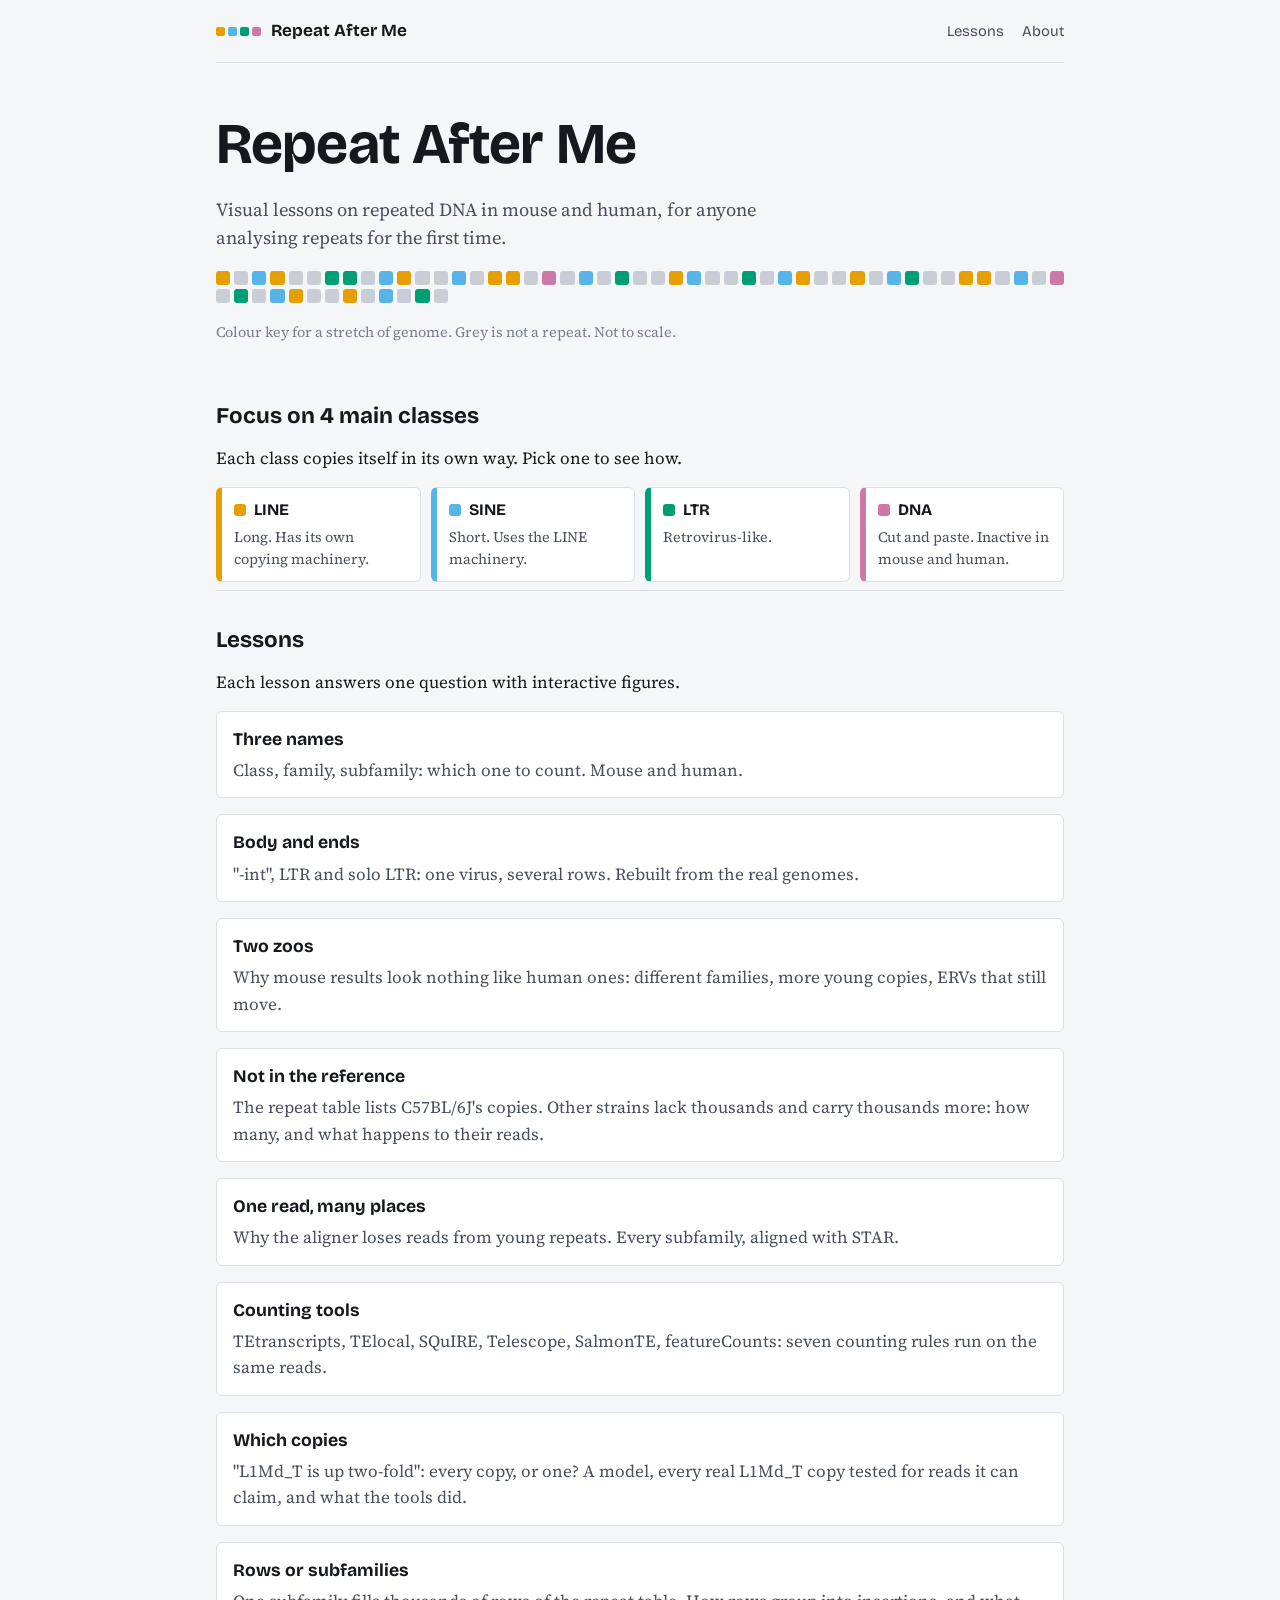
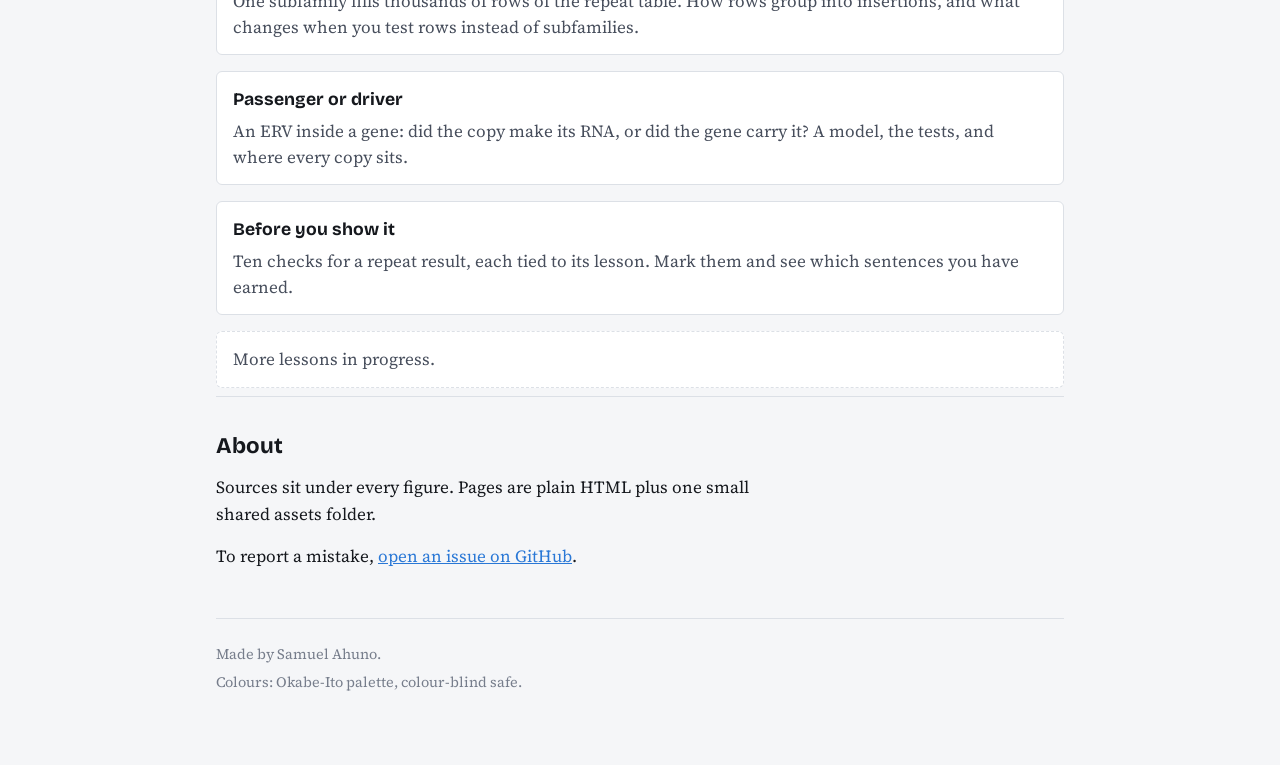
==== commit fd064441: "Add lesson: Rows or subfamilies (question 8) How rows of the mm10 RepeatMasker table group into inse" ====
--- a/index.html
+++ b/index.html
@@ -89,6 +89,7 @@
   <a class="lessoncard" href="multimap.html"><b>One read, many places</b><span>Why the aligner loses reads from young repeats. Every subfamily, aligned with STAR.</span></a>
   <a class="lessoncard" href="tools.html"><b>Counting tools</b><span>TEtranscripts, TElocal, SQuIRE, Telescope, SalmonTE, featureCounts: seven counting rules run on the same reads.</span></a>
   <a class="lessoncard" href="copies.html"><b>Which copies</b><span>"L1Md_T is up two-fold": every copy, or one? A model, every real L1Md_T copy tested for reads it can claim, and what the tools did.</span></a>
+  <a class="lessoncard" href="units.html"><b>Rows or subfamilies</b><span>One subfamily fills thousands of rows of the repeat table. How rows group into insertions, and what changes when you test rows instead of subfamilies.</span></a>
   <a class="lessoncard" href="passenger.html"><b>Passenger or driver</b><span>An ERV inside a gene: did the copy make its RNA, or did the gene carry it? A model, the tests, and where every copy sits.</span></a>
   <a class="lessoncard" href="checklist.html"><b>Before you show it</b><span>Ten checks for a repeat result, each tied to its lesson. Mark them and see which sentences you have earned.</span></a>
   <div class="soon">More lessons in progress.</div>
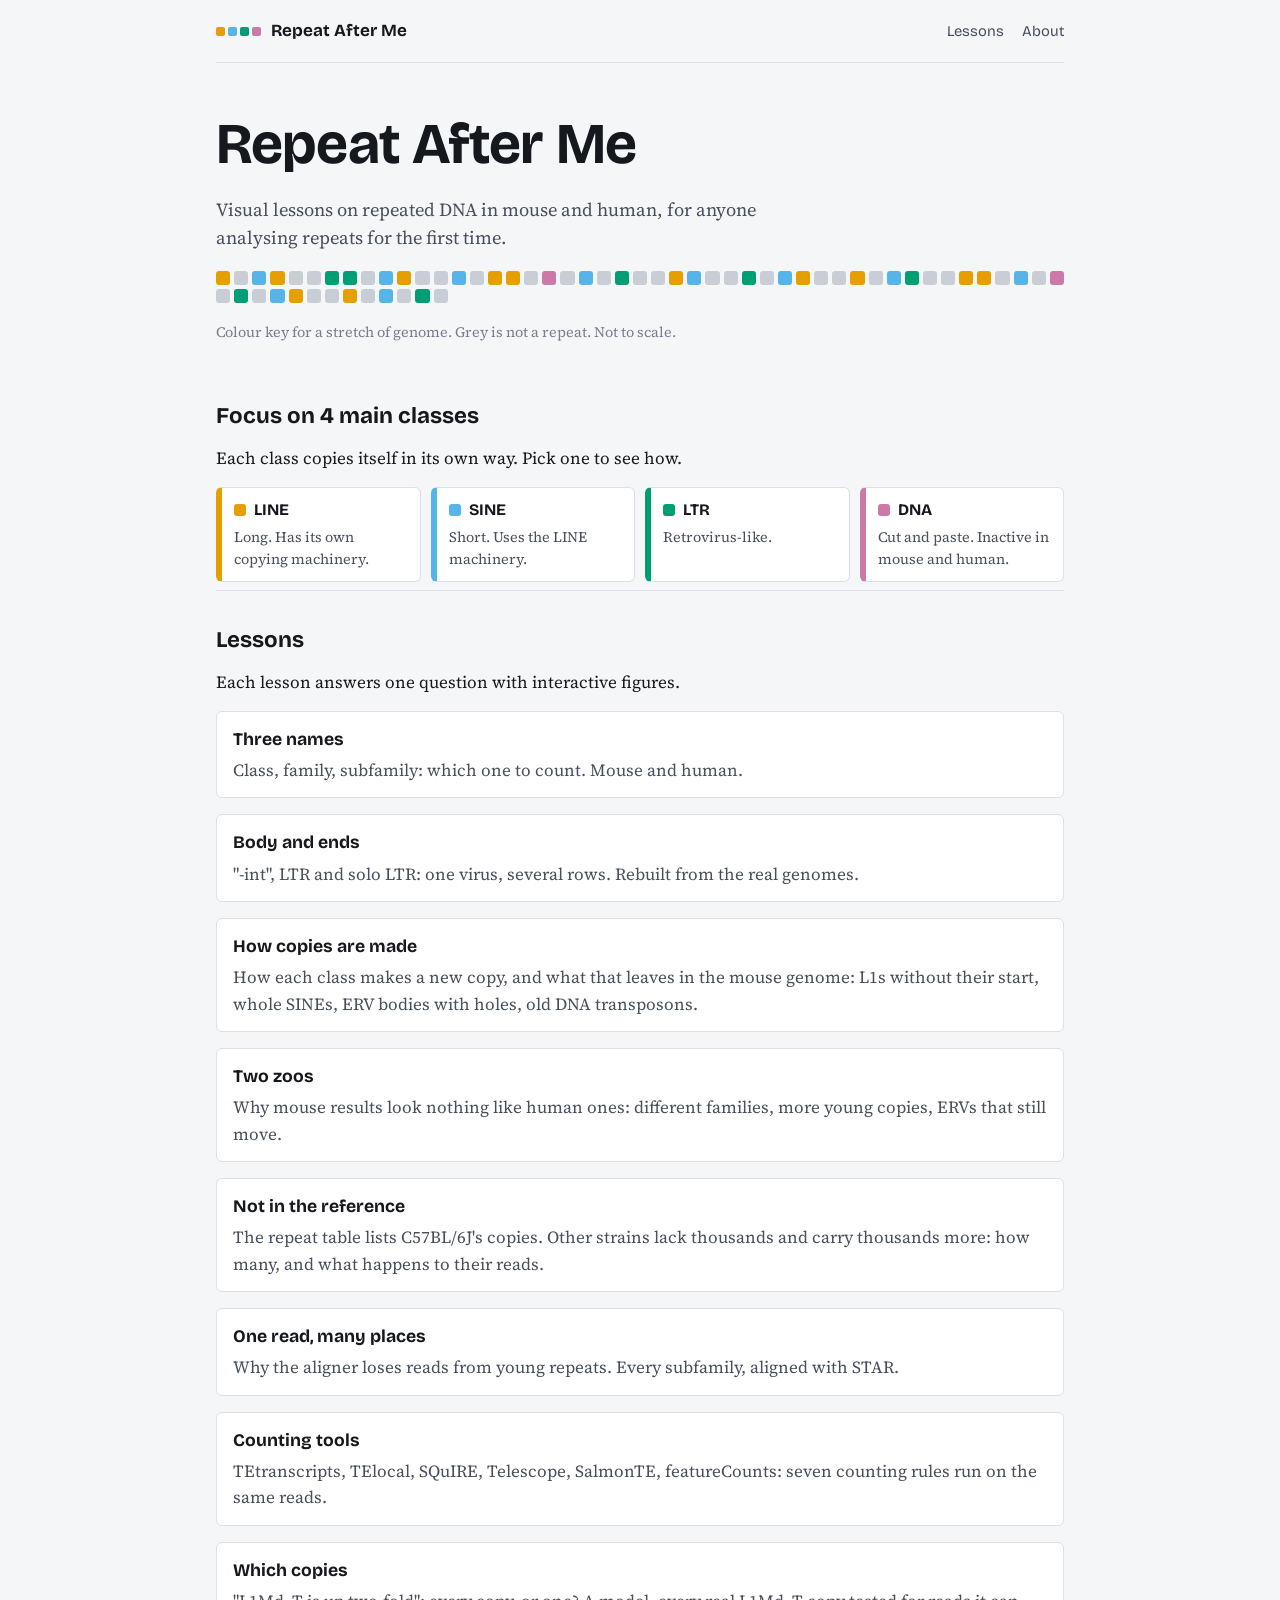
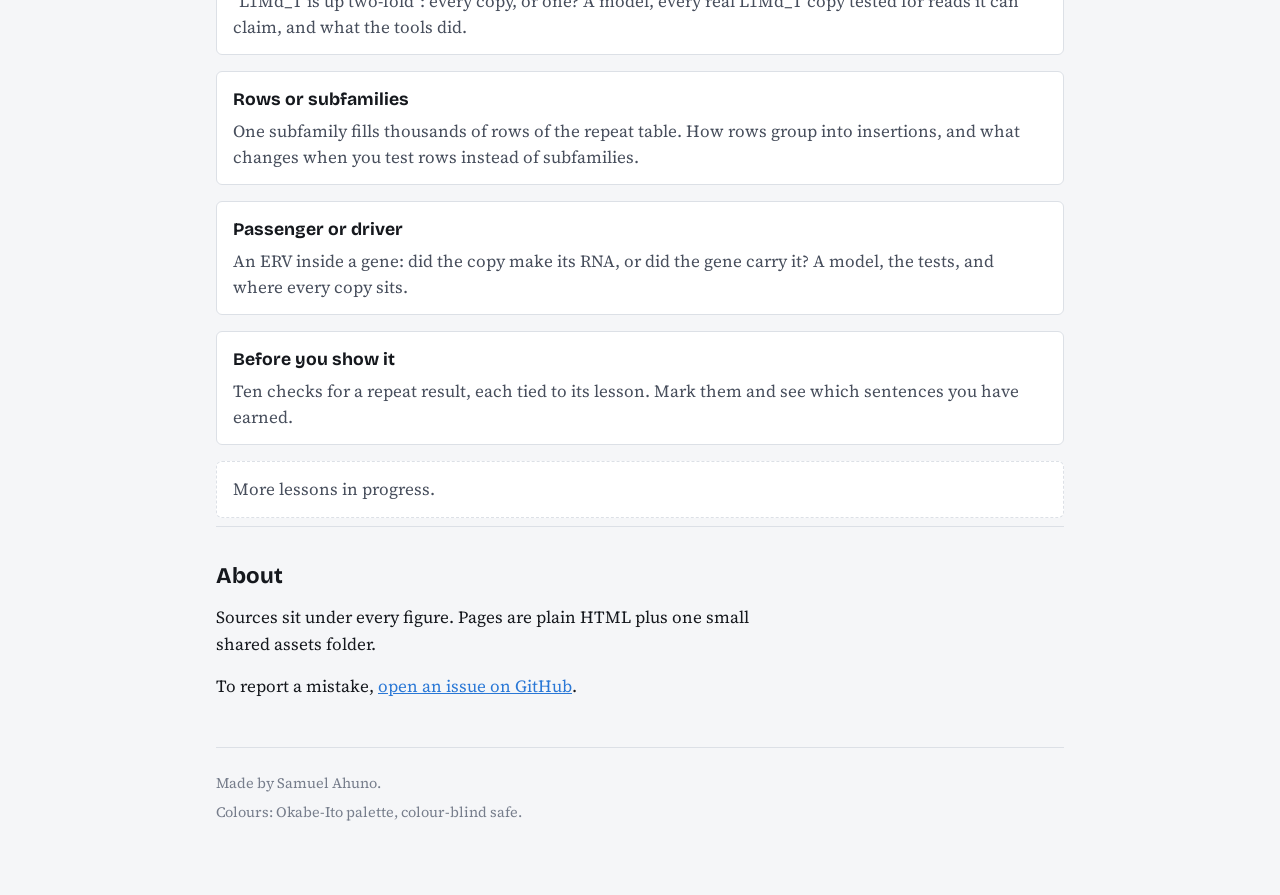
==== commit d9f482da: "Add lesson: How copies are made (question 3) How each transposon class makes a new copy, with source" ====
--- a/index.html
+++ b/index.html
@@ -84,6 +84,7 @@
   <p>Each lesson answers one question with interactive figures.</p>
   <a class="lessoncard" href="names.html"><b>Three names</b><span>Class, family, subfamily: which one to count. Mouse and human.</span></a>
   <a class="lessoncard" href="ltr.html"><b>Body and ends</b><span>"-int", LTR and solo LTR: one virus, several rows. Rebuilt from the real genomes.</span></a>
+  <a class="lessoncard" href="copying.html"><b>How copies are made</b><span>How each class makes a new copy, and what that leaves in the mouse genome: L1s without their start, whole SINEs, ERV bodies with holes, old DNA transposons.</span></a>
   <a class="lessoncard" href="zoos.html"><b>Two zoos</b><span>Why mouse results look nothing like human ones: different families, more young copies, ERVs that still move.</span></a>
   <a class="lessoncard" href="strains.html"><b>Not in the reference</b><span>The repeat table lists C57BL/6J's copies. Other strains lack thousands and carry thousands more: how many, and what happens to their reads.</span></a>
   <a class="lessoncard" href="multimap.html"><b>One read, many places</b><span>Why the aligner loses reads from young repeats. Every subfamily, aligned with STAR.</span></a>
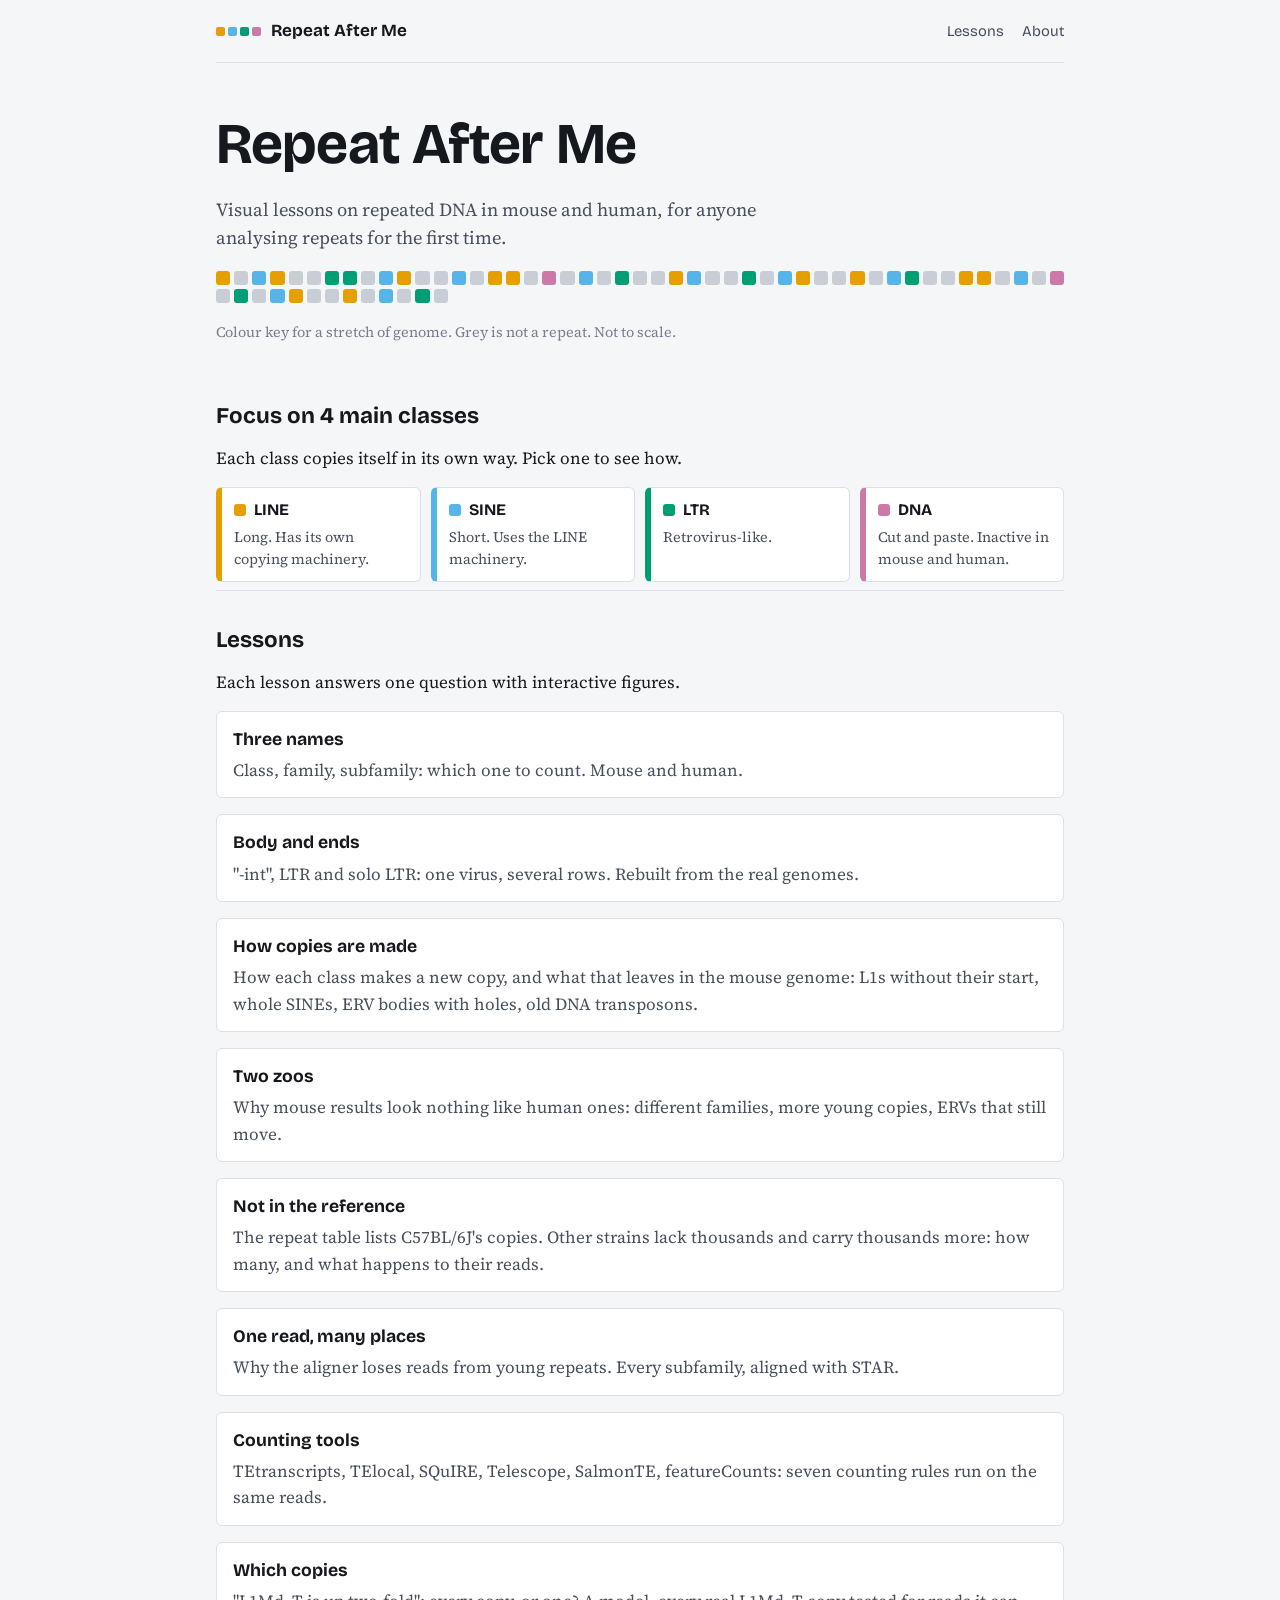
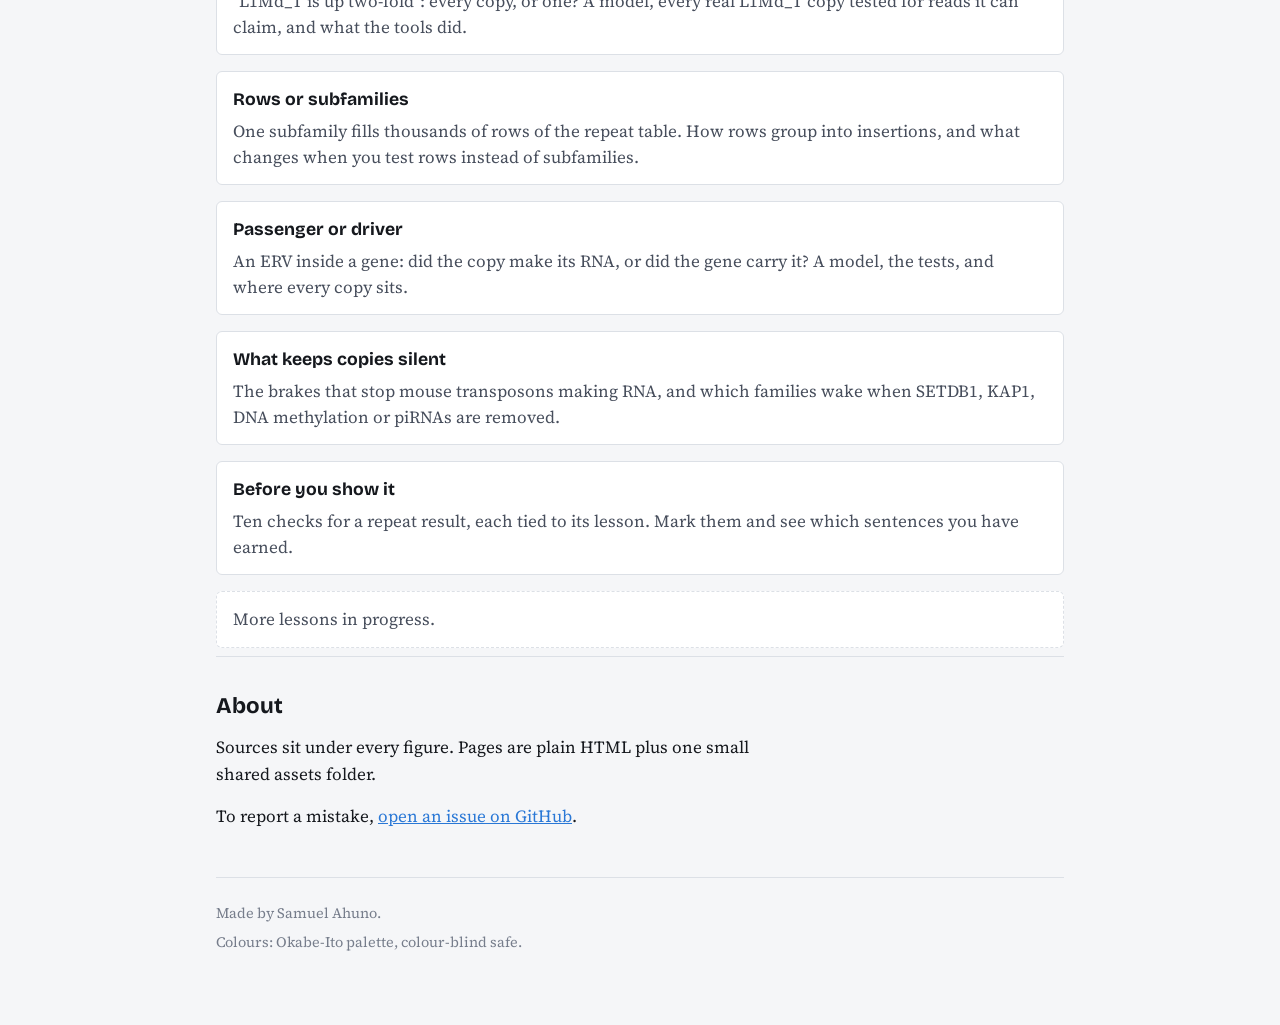
==== commit 2bd68186: "Add lesson: What keeps copies silent (question 16) The silencing layers in mouse cells (KRAB zinc fi" ====
--- a/index.html
+++ b/index.html
@@ -92,6 +92,7 @@
   <a class="lessoncard" href="copies.html"><b>Which copies</b><span>"L1Md_T is up two-fold": every copy, or one? A model, every real L1Md_T copy tested for reads it can claim, and what the tools did.</span></a>
   <a class="lessoncard" href="units.html"><b>Rows or subfamilies</b><span>One subfamily fills thousands of rows of the repeat table. How rows group into insertions, and what changes when you test rows instead of subfamilies.</span></a>
   <a class="lessoncard" href="passenger.html"><b>Passenger or driver</b><span>An ERV inside a gene: did the copy make its RNA, or did the gene carry it? A model, the tests, and where every copy sits.</span></a>
+  <a class="lessoncard" href="silencing.html"><b>What keeps copies silent</b><span>The brakes that stop mouse transposons making RNA, and which families wake when SETDB1, KAP1, DNA methylation or piRNAs are removed.</span></a>
   <a class="lessoncard" href="checklist.html"><b>Before you show it</b><span>Ten checks for a repeat result, each tied to its lesson. Mark them and see which sentences you have earned.</span></a>
   <div class="soon">More lessons in progress.</div>
 </section>
